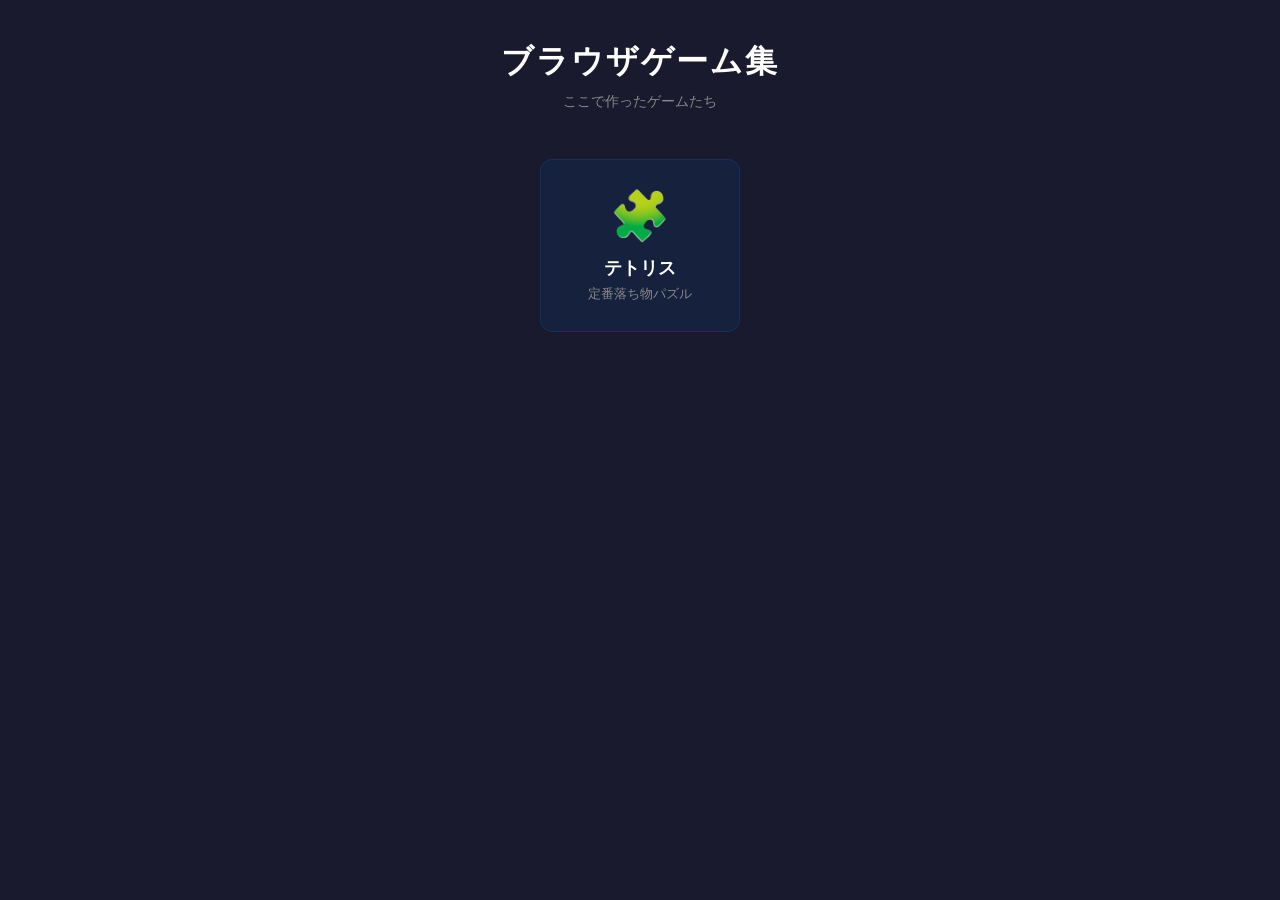
==== index.html @ 0ae2574b "Add files via upload" ====
<!DOCTYPE html>
<html lang="ja">
<head>
<meta charset="UTF-8">
<meta name="viewport" content="width=device-width, initial-scale=1.0">
<title>ブラウザゲーム集</title>
<style>
  * { margin: 0; padding: 0; box-sizing: border-box; }
  body {
    background: #1a1a2e;
    font-family: 'Segoe UI', sans-serif;
    color: white;
    min-height: 100vh;
    padding: 40px 20px;
  }
  h1 {
    text-align: center;
    font-size: 2rem;
    margin-bottom: 8px;
    letter-spacing: 2px;
  }
  .subtitle {
    text-align: center;
    color: #888;
    margin-bottom: 48px;
    font-size: 0.9rem;
  }
  .games {
    display: flex;
    flex-wrap: wrap;
    gap: 24px;
    justify-content: center;
    max-width: 900px;
    margin: 0 auto;
  }
  .card {
    background: #16213e;
    border: 1px solid #0f3460;
    border-radius: 12px;
    width: 200px;
    padding: 28px 20px;
    text-align: center;
    text-decoration: none;
    color: white;
    transition: transform 0.15s, border-color 0.15s;
  }
  .card:hover {
    transform: translateY(-4px);
    border-color: #e94560;
  }
  .card .icon {
    font-size: 3rem;
    margin-bottom: 12px;
  }
  .card .name {
    font-size: 1.1rem;
    font-weight: bold;
    margin-bottom: 6px;
  }
  .card .desc {
    font-size: 0.8rem;
    color: #888;
  }
</style>
</head>
<body>
<h1>ブラウザゲーム集</h1>
<p class="subtitle">ここで作ったゲームたち</p>
<div class="games">
  <a class="card" href="tetris.html">
    <div class="icon">🧩</div>
    <div class="name">テトリス</div>
    <div class="desc">定番落ち物パズル</div>
  </a>
</div>
</body>
</html>
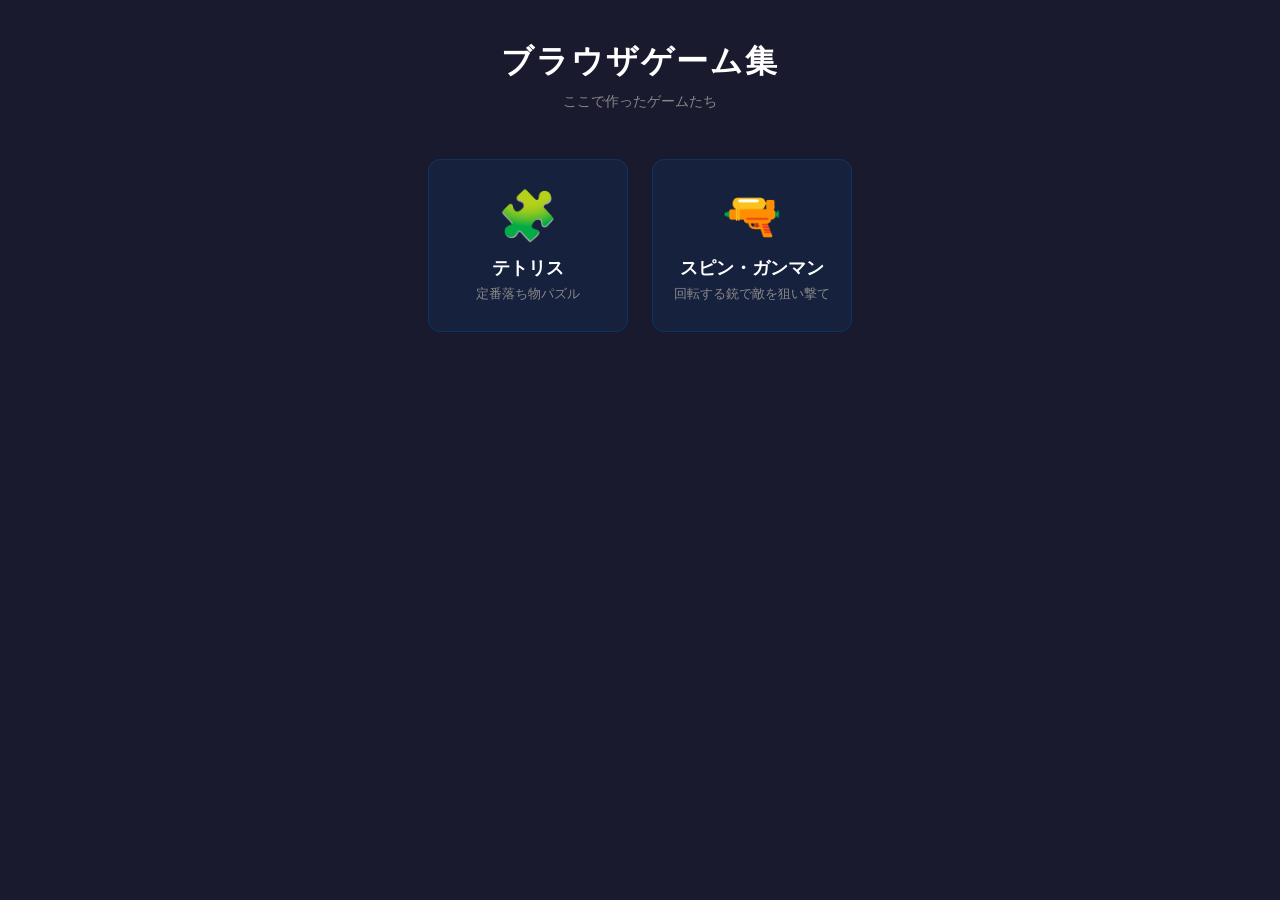
==== commit 9e720dd1: "スピン・ガンマン: 新規ゲーム追加 中央で自動回転する銃で敵を狙い撃つタイミングアクションゲーム。 コンボシステム、10段階のレベル進行、モバイル対応を実装。  https://claude.ai/c" ====
--- a/index.html
+++ b/index.html
@@ -72,6 +72,11 @@
     <div class="name">テトリス</div>
     <div class="desc">定番落ち物パズル</div>
   </a>
+  <a class="card" href="spin-gunman.html">
+    <div class="icon">🔫</div>
+    <div class="name">スピン・ガンマン</div>
+    <div class="desc">回転する銃で敵を狙い撃て</div>
+  </a>
 </div>
 </body>
 </html>
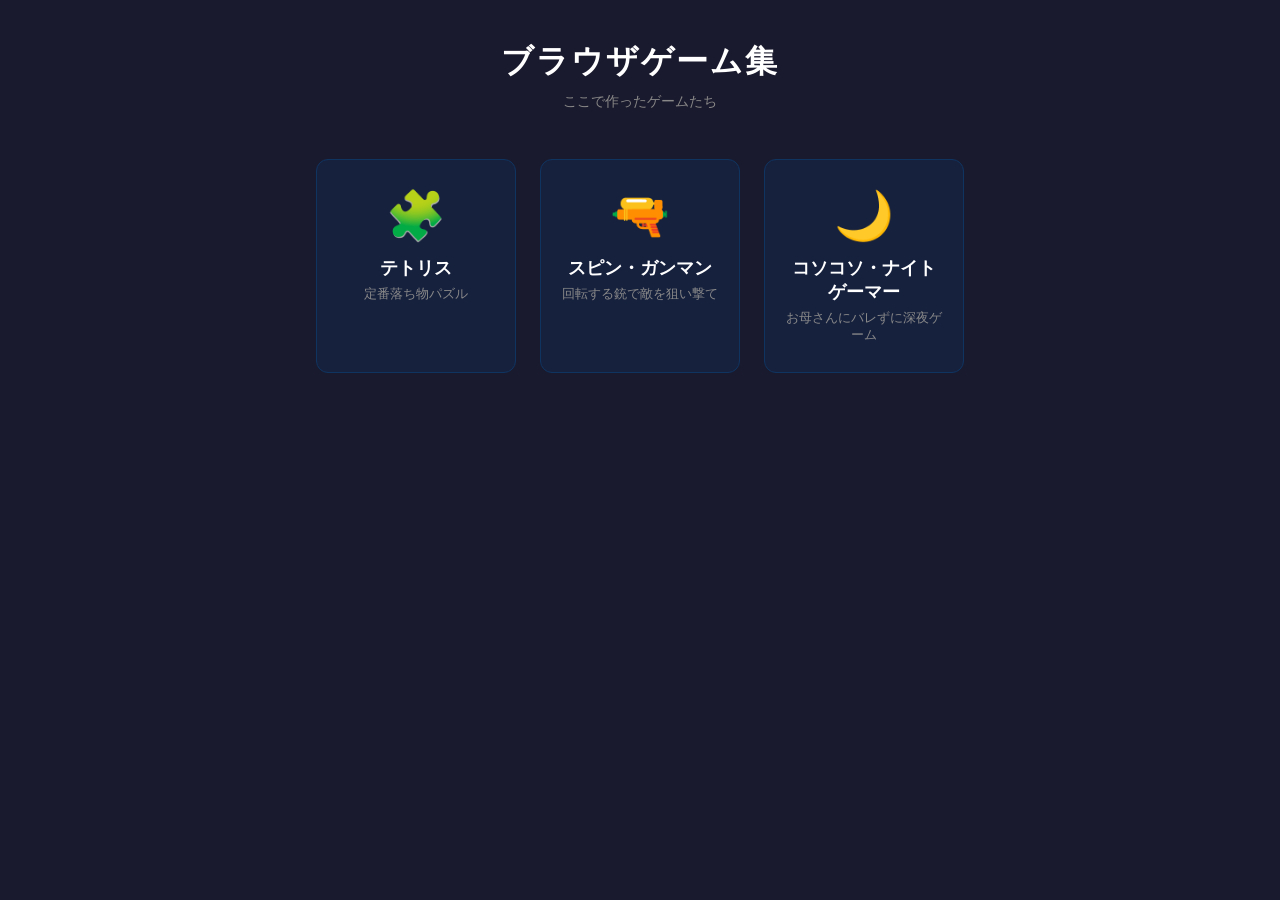
==== commit 5cf54881: "feat: コソコソ・ナイトゲーマーを追加 お母さんの監視をかいくぐる深夜ステルス＆3ライン回避アクションゲーム。 モードA〜Dの状態遷移、スコア倍率システム、難易度5段階を実装。  https://" ====
--- a/index.html
+++ b/index.html
@@ -77,6 +77,11 @@
     <div class="name">スピン・ガンマン</div>
     <div class="desc">回転する銃で敵を狙い撃て</div>
   </a>
+  <a class="card" href="kosokoso-night-gamer.html">
+    <div class="icon">🌙</div>
+    <div class="name">コソコソ・ナイトゲーマー</div>
+    <div class="desc">お母さんにバレずに深夜ゲーム</div>
+  </a>
 </div>
 </body>
 </html>
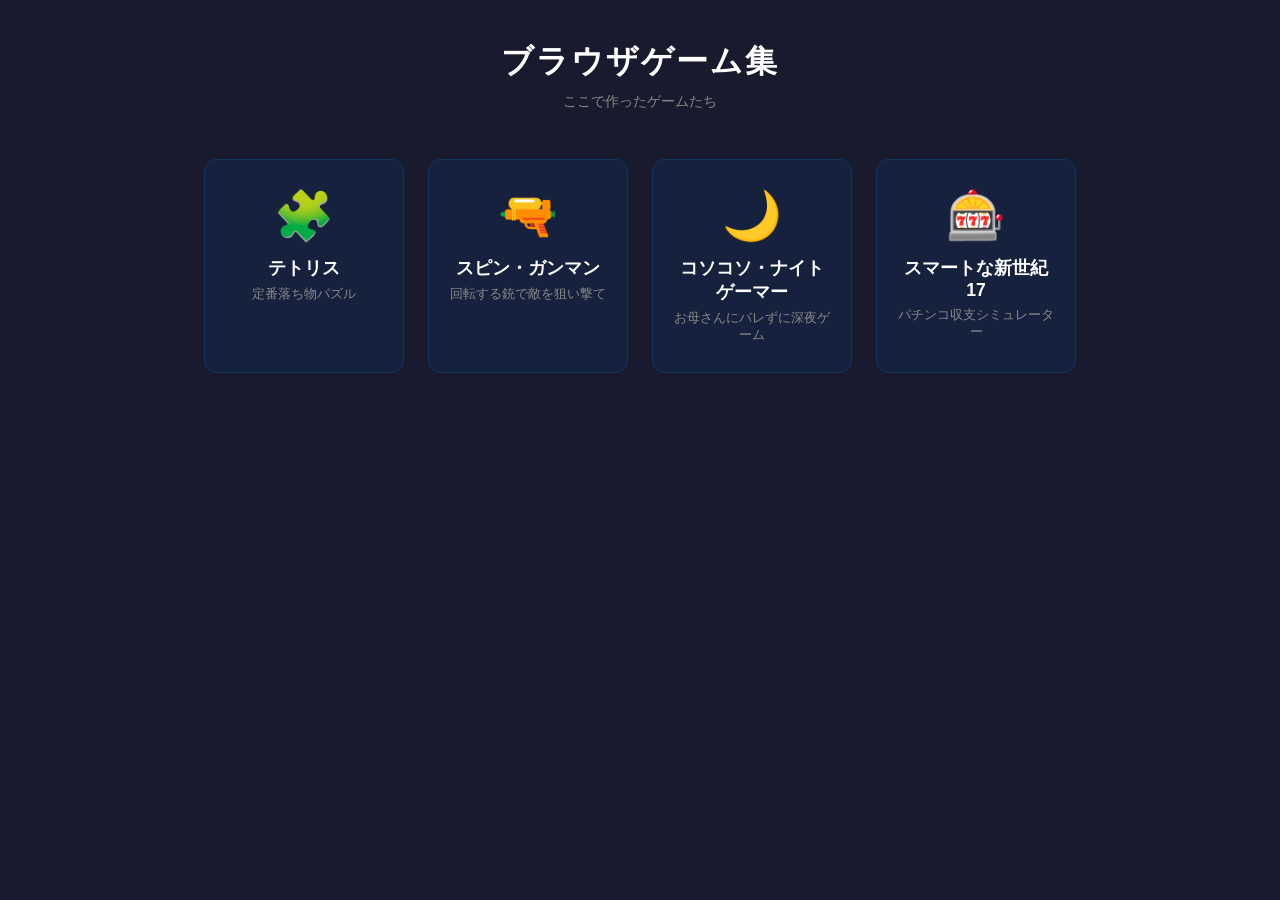
==== commit ce7ca08b: "feat: トップページにパチンコシミュレーターのカードを追加 index.html からスマートな新世紀17へ遷移できるようにする。" ====
--- a/index.html
+++ b/index.html
@@ -82,6 +82,11 @@
     <div class="name">コソコソ・ナイトゲーマー</div>
     <div class="desc">お母さんにバレずに深夜ゲーム</div>
   </a>
+  <a class="card" href="pachinko-simulator.html">
+    <div class="icon">🎰</div>
+    <div class="name">スマートな新世紀17</div>
+    <div class="desc">パチンコ収支シミュレーター</div>
+  </a>
 </div>
 </body>
 </html>
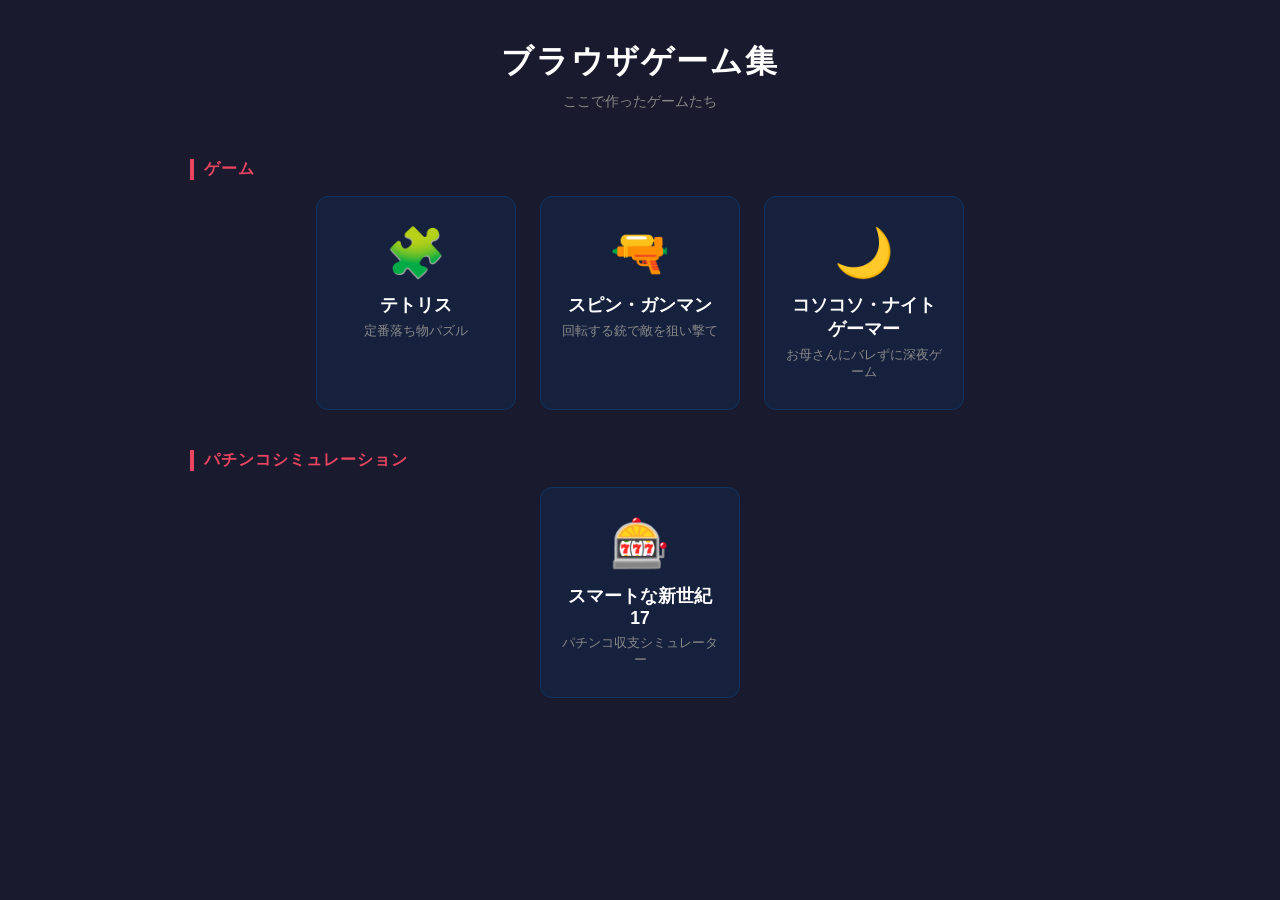
==== commit 8b2b0ef6: "feat(index): パチンコシミュレーションカテゴリを追加 - サイト一覧にカテゴリセクション表示を追加 - 「ゲーム」セクションに既存3ゲームをまとめ - 「パチンコシミュレーション」セクショ" ====
--- a/index.html
+++ b/index.html
@@ -61,32 +61,57 @@
     font-size: 0.8rem;
     color: #888;
   }
+  .section {
+    width: 100%;
+    max-width: 900px;
+    margin: 0 auto 40px;
+  }
+  .section-title {
+    font-size: 1rem;
+    font-weight: bold;
+    color: #e94560;
+    border-left: 4px solid #e94560;
+    padding-left: 10px;
+    margin-bottom: 16px;
+    letter-spacing: 1px;
+  }
 </style>
 </head>
 <body>
 <h1>ブラウザゲーム集</h1>
 <p class="subtitle">ここで作ったゲームたち</p>
-<div class="games">
-  <a class="card" href="tetris.html">
-    <div class="icon">🧩</div>
-    <div class="name">テトリス</div>
-    <div class="desc">定番落ち物パズル</div>
-  </a>
-  <a class="card" href="spin-gunman.html">
-    <div class="icon">🔫</div>
-    <div class="name">スピン・ガンマン</div>
-    <div class="desc">回転する銃で敵を狙い撃て</div>
-  </a>
-  <a class="card" href="kosokoso-night-gamer.html">
-    <div class="icon">🌙</div>
-    <div class="name">コソコソ・ナイトゲーマー</div>
-    <div class="desc">お母さんにバレずに深夜ゲーム</div>
-  </a>
-  <a class="card" href="pachinko-simulator.html">
-    <div class="icon">🎰</div>
-    <div class="name">スマートな新世紀17</div>
-    <div class="desc">パチンコ収支シミュレーター</div>
-  </a>
+
+<div class="section">
+  <div class="section-title">ゲーム</div>
+  <div class="games">
+    <a class="card" href="tetris.html">
+      <div class="icon">🧩</div>
+      <div class="name">テトリス</div>
+      <div class="desc">定番落ち物パズル</div>
+    </a>
+    <a class="card" href="spin-gunman.html">
+      <div class="icon">🔫</div>
+      <div class="name">スピン・ガンマン</div>
+      <div class="desc">回転する銃で敵を狙い撃て</div>
+    </a>
+    <a class="card" href="kosokoso-night-gamer.html">
+      <div class="icon">🌙</div>
+      <div class="name">コソコソ・ナイトゲーマー</div>
+      <div class="desc">お母さんにバレずに深夜ゲーム</div>
+    </a>
+  </div>
 </div>
+
+<div class="section">
+  <div class="section-title">パチンコシミュレーション</div>
+  <div class="games">
+    <a class="card" href="pachinko-simulator.html">
+      <div class="icon">🎰</div>
+      <div class="name">スマートな新世紀17</div>
+      <div class="desc">パチンコ収支シミュレーター</div>
+    </a>
+  </div>
+</div>
+
 </body>
 </html>
